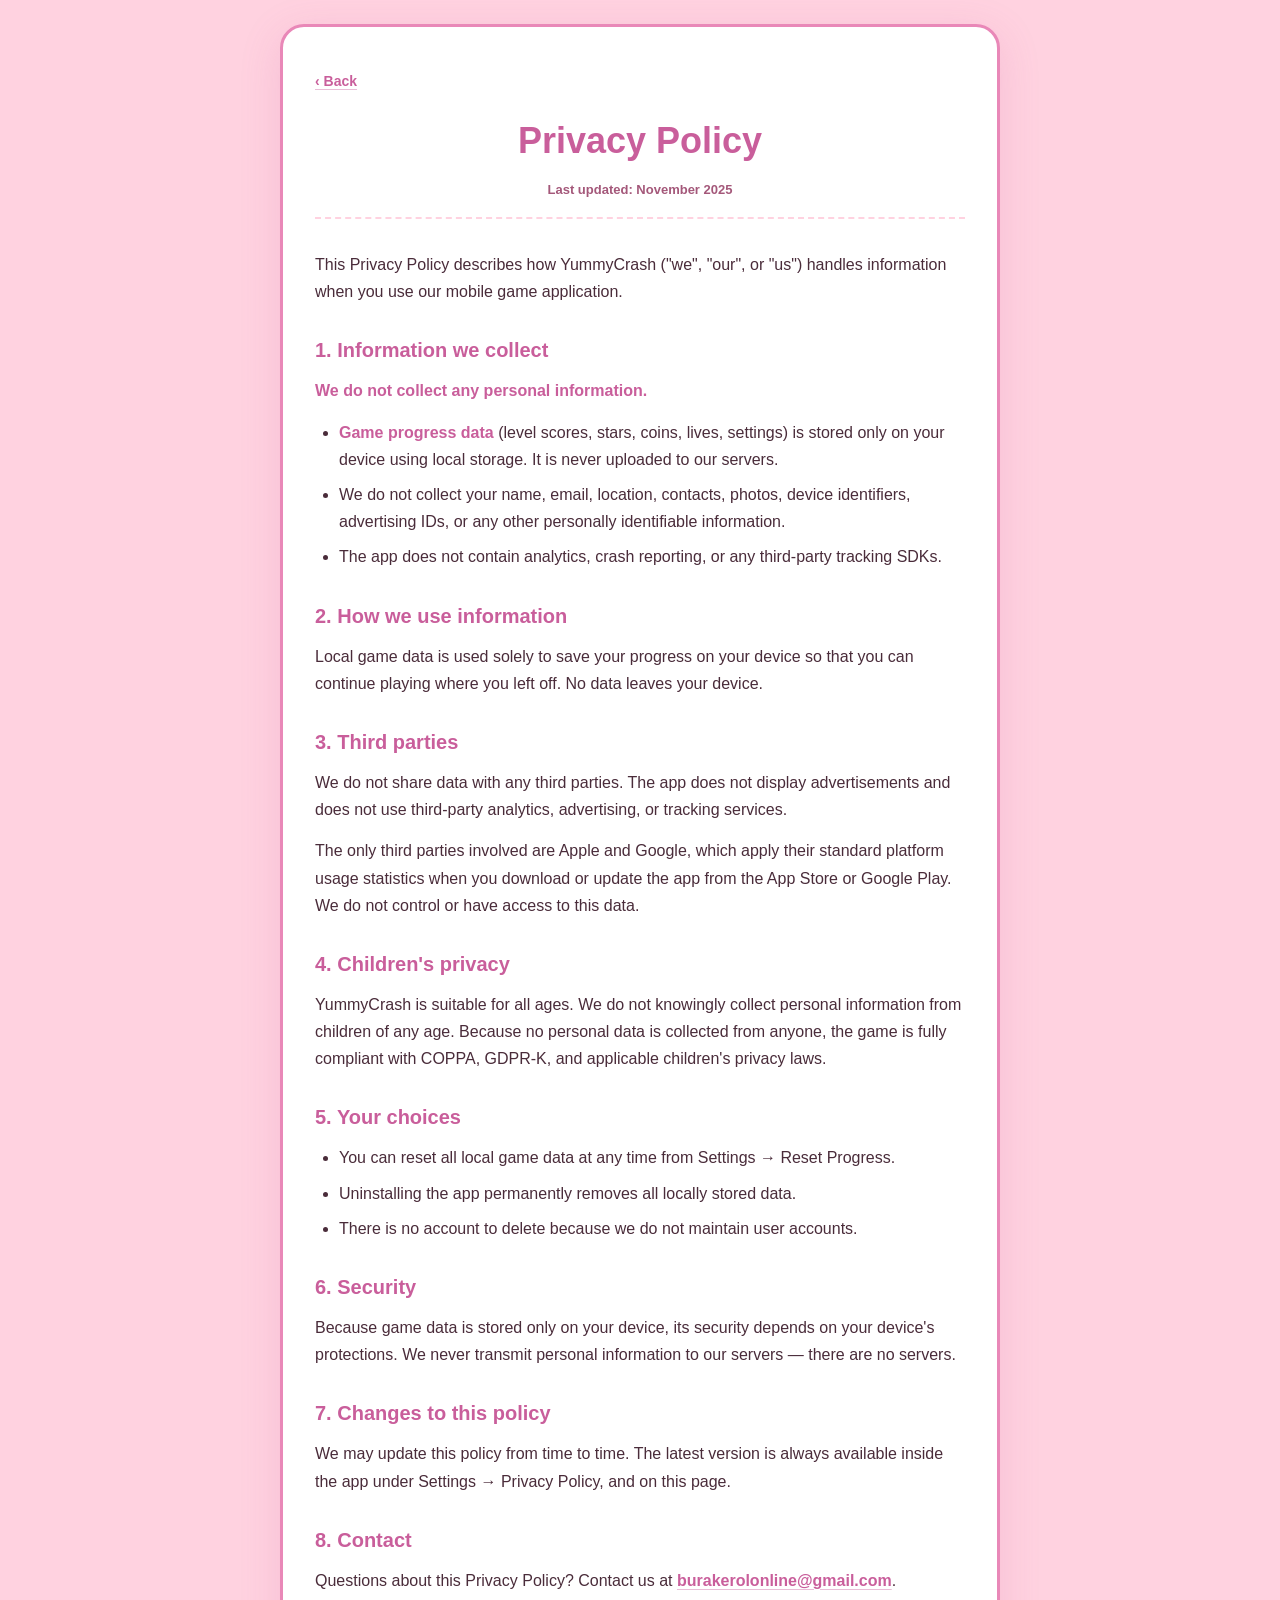
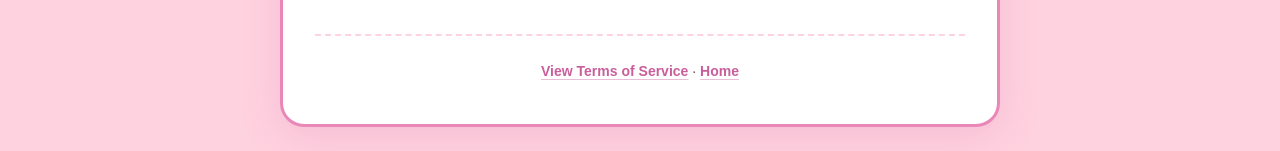
==== privacy.html @ d55a2172 "Add files via upload" ====
<!DOCTYPE html>
<html lang="en">
<head>
  <meta charset="UTF-8" />
  <meta name="viewport" content="width=device-width, initial-scale=1.0" />
  <title>Privacy Policy — YummyCrash</title>
  <meta name="description" content="Privacy Policy for the YummyCrash mobile game. We do not collect any personal data." />
  <link rel="stylesheet" href="style.css" />
</head>
<body>
  <main class="container legal">
    <a class="back" href="index.html">‹ Back</a>
    <h1>Privacy Policy</h1>
    <p class="updated">Last updated: November 2025</p>

    <p>
      This Privacy Policy describes how YummyCrash ("we", "our", or "us") handles
      information when you use our mobile game application.
    </p>

    <h2>1. Information we collect</h2>
    <p><strong>We do not collect any personal information.</strong></p>
    <ul>
      <li><strong>Game progress data</strong> (level scores, stars, coins, lives, settings) is stored only on your device using local storage. It is never uploaded to our servers.</li>
      <li>We do not collect your name, email, location, contacts, photos, device identifiers, advertising IDs, or any other personally identifiable information.</li>
      <li>The app does not contain analytics, crash reporting, or any third-party tracking SDKs.</li>
    </ul>

    <h2>2. How we use information</h2>
    <p>
      Local game data is used solely to save your progress on your device so that you
      can continue playing where you left off. No data leaves your device.
    </p>

    <h2>3. Third parties</h2>
    <p>
      We do not share data with any third parties. The app does not display
      advertisements and does not use third-party analytics, advertising, or
      tracking services.
    </p>
    <p>
      The only third parties involved are Apple and Google, which apply their
      standard platform usage statistics when you download or update the app from
      the App Store or Google Play. We do not control or have access to this data.
    </p>

    <h2>4. Children's privacy</h2>
    <p>
      YummyCrash is suitable for all ages. We do not knowingly collect personal
      information from children of any age. Because no personal data is collected
      from anyone, the game is fully compliant with COPPA, GDPR-K, and applicable
      children's privacy laws.
    </p>

    <h2>5. Your choices</h2>
    <ul>
      <li>You can reset all local game data at any time from Settings → Reset Progress.</li>
      <li>Uninstalling the app permanently removes all locally stored data.</li>
      <li>There is no account to delete because we do not maintain user accounts.</li>
    </ul>

    <h2>6. Security</h2>
    <p>
      Because game data is stored only on your device, its security depends on your
      device's protections. We never transmit personal information to our servers —
      there are no servers.
    </p>

    <h2>7. Changes to this policy</h2>
    <p>
      We may update this policy from time to time. The latest version is always
      available inside the app under Settings → Privacy Policy, and on this page.
    </p>

    <h2>8. Contact</h2>
    <p>
      Questions about this Privacy Policy? Contact us at
      <a href="mailto:burakerolonline@gmail.com">burakerolonline@gmail.com</a>.
    </p>

    <footer>
      <a href="terms.html">View Terms of Service</a> · <a href="index.html">Home</a>
    </footer>
  </main>
</body>
</html>
---- style.css ----
/* YummyCrash legal pages — candy-themed minimal style */

* {
  box-sizing: border-box;
  margin: 0;
  padding: 0;
}

html {
  scroll-behavior: smooth;
}

body {
  font-family: -apple-system, BlinkMacSystemFont, "Segoe UI", Roboto, "Helvetica Neue", Arial, sans-serif;
  background: #ffd2e0;
  color: #4a2c3a;
  line-height: 1.7;
  min-height: 100vh;
  padding: 24px 16px;
}

.container {
  max-width: 720px;
  margin: 0 auto;
  background: #ffffff;
  border-radius: 24px;
  padding: 40px 32px;
  box-shadow: 0 10px 40px rgba(201, 94, 155, 0.18);
  border: 3px solid #e988b8;
}

/* Home page hero */
.hero {
  text-align: center;
  margin-bottom: 32px;
  padding-bottom: 24px;
  border-bottom: 2px dashed #ffd2e0;
}

.hero h1 {
  font-size: 48px;
  font-weight: 900;
  color: #c95e9b;
  letter-spacing: 1px;
  margin-bottom: 6px;
}

.hero .tagline {
  color: #a4587a;
  font-size: 16px;
  font-weight: 600;
  letter-spacing: 2px;
  text-transform: uppercase;
}

/* Home page cards */
.cards {
  display: grid;
  grid-template-columns: 1fr;
  gap: 16px;
  margin-bottom: 32px;
}

@media (min-width: 600px) {
  .cards {
    grid-template-columns: 1fr 1fr;
  }
}

.card {
  display: block;
  background: linear-gradient(135deg, #ffe9f1 0%, #ffd2e0 100%);
  border: 2px solid #e988b8;
  border-radius: 16px;
  padding: 24px;
  text-decoration: none;
  color: inherit;
  transition: transform 0.15s ease, box-shadow 0.15s ease;
}

.card:hover {
  transform: translateY(-3px);
  box-shadow: 0 6px 20px rgba(201, 94, 155, 0.25);
}

.card h2 {
  color: #c95e9b;
  font-size: 22px;
  font-weight: 900;
  margin-bottom: 8px;
}

.card p {
  color: #6b4456;
  font-size: 14px;
}

/* Legal pages */
.legal h1 {
  font-size: 36px;
  font-weight: 900;
  color: #c95e9b;
  margin-bottom: 8px;
  text-align: center;
}

.legal .updated {
  text-align: center;
  color: #a4587a;
  font-size: 13px;
  font-weight: 600;
  margin-bottom: 32px;
  padding-bottom: 16px;
  border-bottom: 2px dashed #ffd2e0;
}

.legal h2 {
  color: #c95e9b;
  font-size: 20px;
  font-weight: 900;
  margin-top: 28px;
  margin-bottom: 10px;
}

.legal p {
  margin-bottom: 14px;
  color: #4a2c3a;
}

.legal strong {
  color: #c95e9b;
  font-weight: 800;
}

.legal ul {
  margin-bottom: 14px;
  padding-left: 24px;
}

.legal li {
  margin-bottom: 8px;
}

.legal a {
  color: #c95e9b;
  font-weight: 600;
  text-decoration: underline;
  text-decoration-color: rgba(201, 94, 155, 0.4);
  text-underline-offset: 3px;
}

.legal a:hover {
  text-decoration-color: #c95e9b;
}

.back {
  display: inline-block;
  margin-bottom: 16px;
  color: #c95e9b;
  text-decoration: none;
  font-weight: 700;
  font-size: 14px;
}

.back:hover {
  text-decoration: underline;
}

footer {
  margin-top: 40px;
  padding-top: 24px;
  border-top: 2px dashed #ffd2e0;
  text-align: center;
  font-size: 14px;
  color: #6b4456;
}

footer a {
  color: #c95e9b;
  text-decoration: none;
  font-weight: 600;
}

footer a:hover {
  text-decoration: underline;
}

@media (max-width: 480px) {
  body {
    padding: 12px 8px;
  }
  .container {
    padding: 28px 20px;
    border-radius: 18px;
  }
  .hero h1 {
    font-size: 36px;
  }
  .legal h1 {
    font-size: 28px;
  }
}
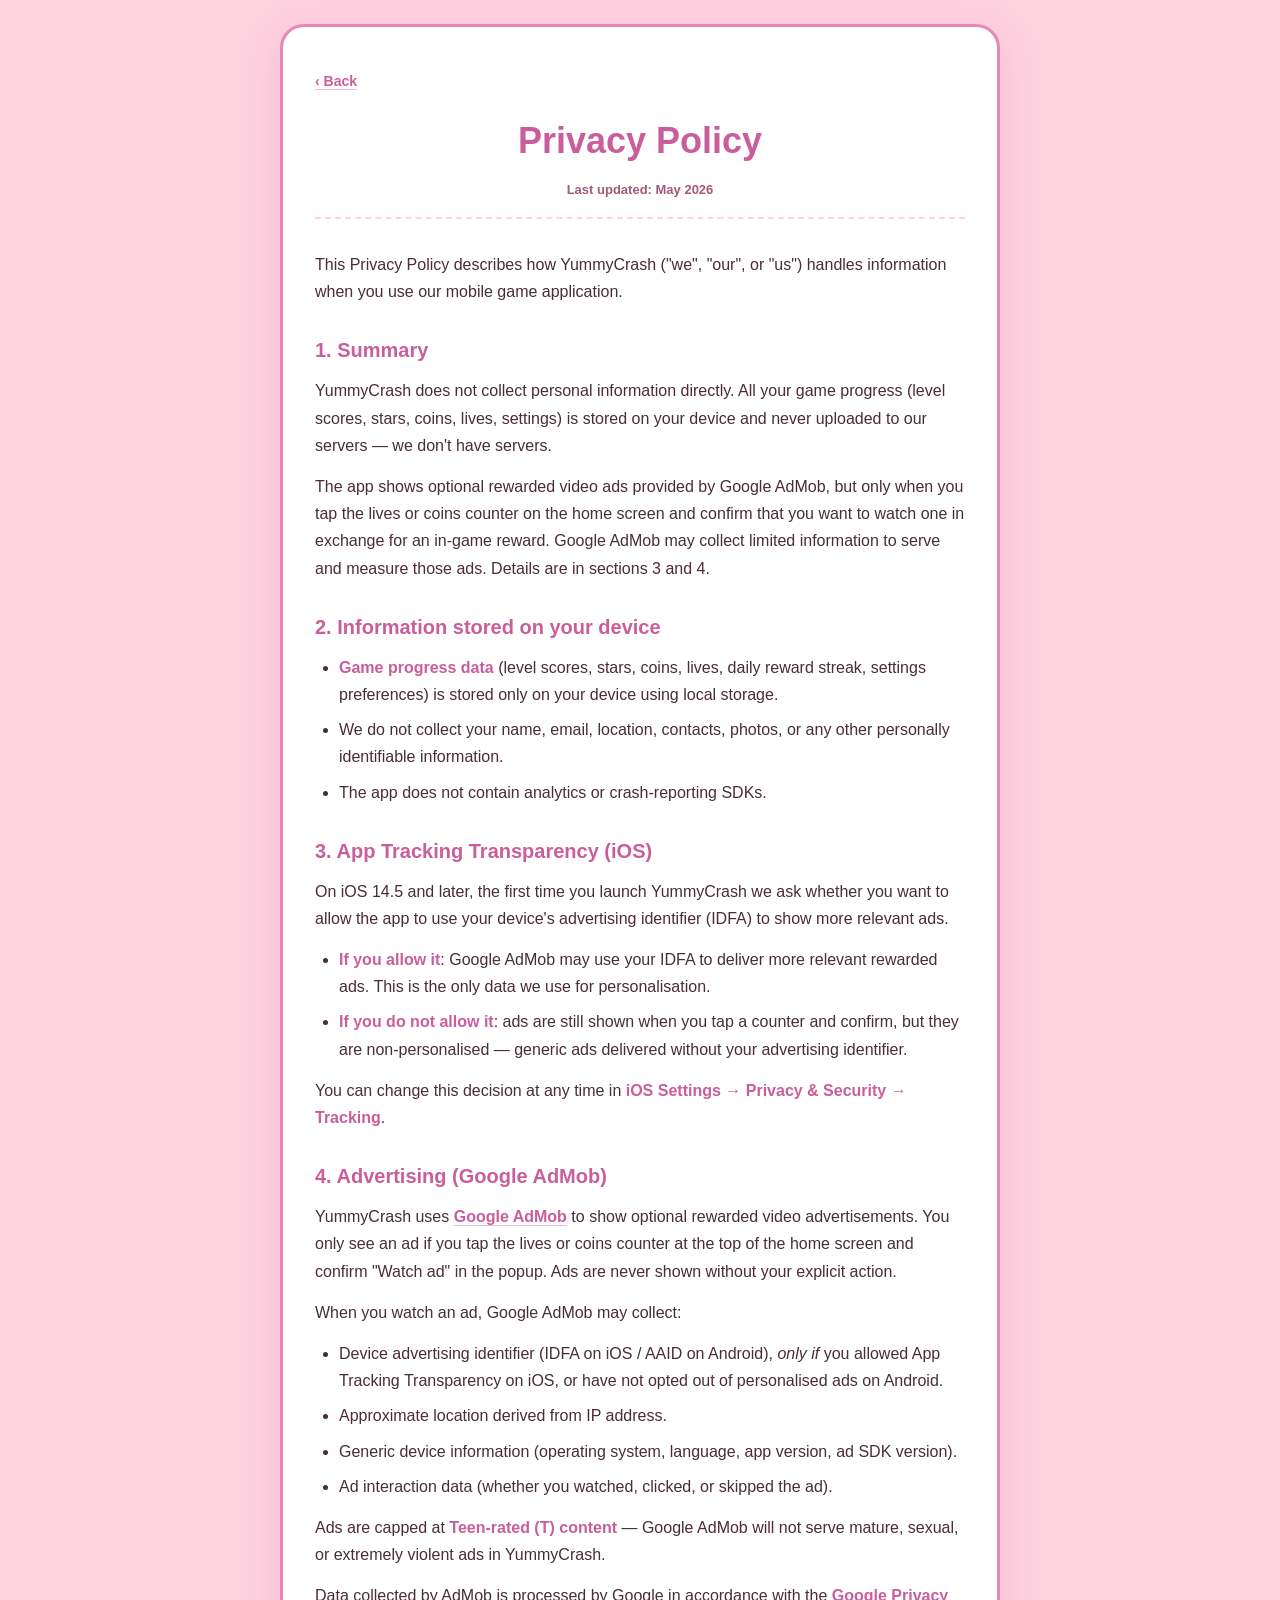
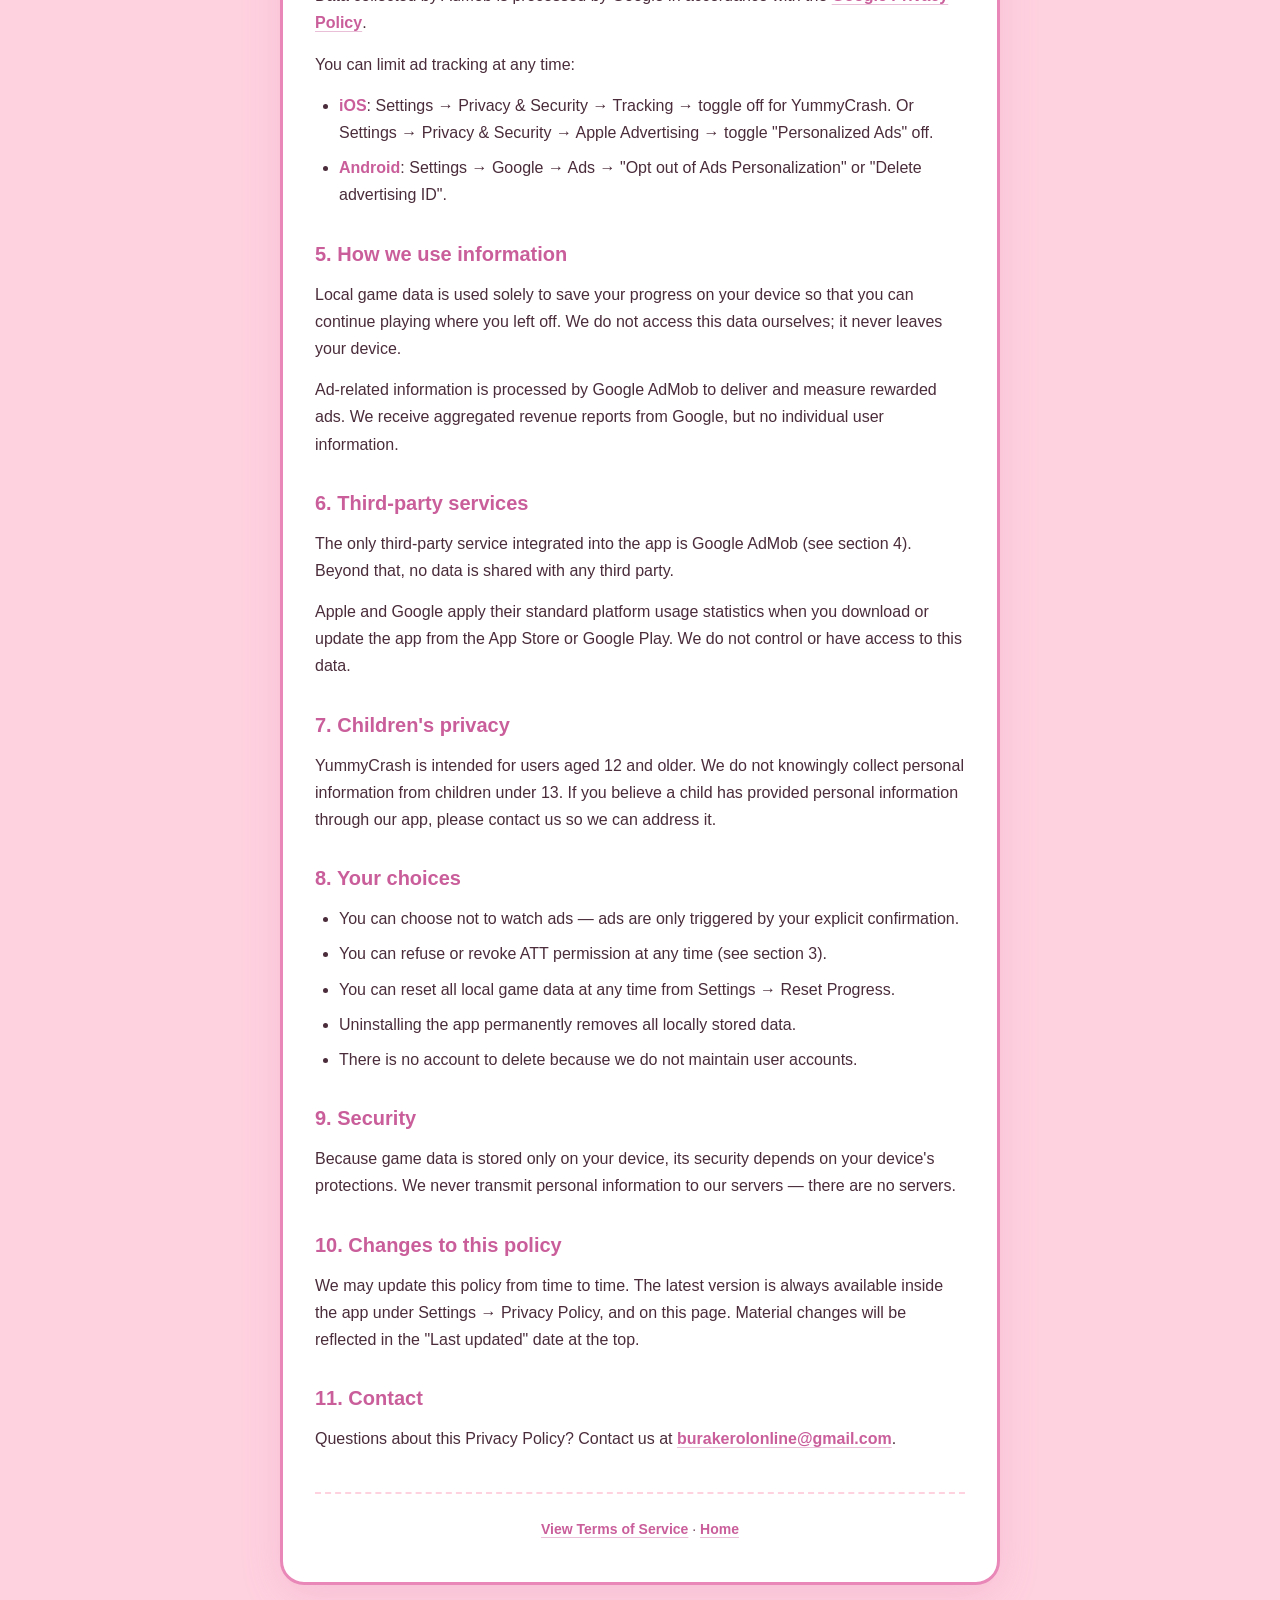
==== commit 736036e6: "Update privacy.html" ====
--- a/privacy.html
+++ b/privacy.html
@@ -4,75 +4,140 @@
   <meta charset="UTF-8" />
   <meta name="viewport" content="width=device-width, initial-scale=1.0" />
   <title>Privacy Policy — YummyCrash</title>
-  <meta name="description" content="Privacy Policy for the YummyCrash mobile game. We do not collect any personal data." />
+  <meta name="description" content="Privacy Policy for the YummyCrash mobile game." />
   <link rel="stylesheet" href="style.css" />
 </head>
 <body>
   <main class="container legal">
     <a class="back" href="index.html">‹ Back</a>
     <h1>Privacy Policy</h1>
-    <p class="updated">Last updated: November 2025</p>
+    <p class="updated">Last updated: May 2026</p>
 
     <p>
       This Privacy Policy describes how YummyCrash ("we", "our", or "us") handles
       information when you use our mobile game application.
     </p>
 
-    <h2>1. Information we collect</h2>
-    <p><strong>We do not collect any personal information.</strong></p>
+    <h2>1. Summary</h2>
+    <p>
+      YummyCrash does not collect personal information directly. All your game
+      progress (level scores, stars, coins, lives, settings) is stored on your
+      device and never uploaded to our servers — we don't have servers.
+    </p>
+    <p>
+      The app shows optional rewarded video ads provided by Google AdMob, but
+      only when you tap the lives or coins counter on the home screen and
+      confirm that you want to watch one in exchange for an in-game reward.
+      Google AdMob may collect limited information to serve and measure those
+      ads. Details are in sections 3 and 4.
+    </p>
+
+    <h2>2. Information stored on your device</h2>
     <ul>
-      <li><strong>Game progress data</strong> (level scores, stars, coins, lives, settings) is stored only on your device using local storage. It is never uploaded to our servers.</li>
-      <li>We do not collect your name, email, location, contacts, photos, device identifiers, advertising IDs, or any other personally identifiable information.</li>
-      <li>The app does not contain analytics, crash reporting, or any third-party tracking SDKs.</li>
+      <li><strong>Game progress data</strong> (level scores, stars, coins, lives, daily reward streak, settings preferences) is stored only on your device using local storage.</li>
+      <li>We do not collect your name, email, location, contacts, photos, or any other personally identifiable information.</li>
+      <li>The app does not contain analytics or crash-reporting SDKs.</li>
     </ul>
 
-    <h2>2. How we use information</h2>
+    <h2>3. App Tracking Transparency (iOS)</h2>
+    <p>
+      On iOS 14.5 and later, the first time you launch YummyCrash we ask
+      whether you want to allow the app to use your device's advertising
+      identifier (IDFA) to show more relevant ads.
+    </p>
+    <ul>
+      <li><strong>If you allow it</strong>: Google AdMob may use your IDFA to deliver more relevant rewarded ads. This is the only data we use for personalisation.</li>
+      <li><strong>If you do not allow it</strong>: ads are still shown when you tap a counter and confirm, but they are non-personalised — generic ads delivered without your advertising identifier.</li>
+    </ul>
+    <p>
+      You can change this decision at any time in
+      <strong>iOS Settings → Privacy &amp; Security → Tracking</strong>.
+    </p>
+
+    <h2>4. Advertising (Google AdMob)</h2>
+    <p>
+      YummyCrash uses <a href="https://admob.google.com/" target="_blank" rel="noopener">Google AdMob</a> to show optional rewarded video advertisements. You only see an ad if you tap the lives or coins counter at the top of the home screen and confirm "Watch ad" in the popup. Ads are never shown without your explicit action.
+    </p>
+    <p>
+      When you watch an ad, Google AdMob may collect:
+    </p>
+    <ul>
+      <li>Device advertising identifier (IDFA on iOS / AAID on Android), <em>only if</em> you allowed App Tracking Transparency on iOS, or have not opted out of personalised ads on Android.</li>
+      <li>Approximate location derived from IP address.</li>
+      <li>Generic device information (operating system, language, app version, ad SDK version).</li>
+      <li>Ad interaction data (whether you watched, clicked, or skipped the ad).</li>
+    </ul>
+    <p>
+      Ads are capped at <strong>Teen-rated (T) content</strong> — Google AdMob
+      will not serve mature, sexual, or extremely violent ads in YummyCrash.
+    </p>
+    <p>
+      Data collected by AdMob is processed by Google in accordance with the
+      <a href="https://policies.google.com/privacy" target="_blank" rel="noopener">Google Privacy Policy</a>.
+    </p>
+    <p>
+      You can limit ad tracking at any time:
+    </p>
+    <ul>
+      <li><strong>iOS</strong>: Settings → Privacy &amp; Security → Tracking → toggle off for YummyCrash. Or Settings → Privacy &amp; Security → Apple Advertising → toggle "Personalized Ads" off.</li>
+      <li><strong>Android</strong>: Settings → Google → Ads → "Opt out of Ads Personalization" or "Delete advertising ID".</li>
+    </ul>
+
+    <h2>5. How we use information</h2>
     <p>
       Local game data is used solely to save your progress on your device so that you
-      can continue playing where you left off. No data leaves your device.
+      can continue playing where you left off. We do not access this data ourselves;
+      it never leaves your device.
+    </p>
+    <p>
+      Ad-related information is processed by Google AdMob to deliver and measure
+      rewarded ads. We receive aggregated revenue reports from Google, but no
+      individual user information.
     </p>
 
-    <h2>3. Third parties</h2>
+    <h2>6. Third-party services</h2>
     <p>
-      We do not share data with any third parties. The app does not display
-      advertisements and does not use third-party analytics, advertising, or
-      tracking services.
+      The only third-party service integrated into the app is Google AdMob (see
+      section 4). Beyond that, no data is shared with any third party.
     </p>
     <p>
-      The only third parties involved are Apple and Google, which apply their
-      standard platform usage statistics when you download or update the app from
-      the App Store or Google Play. We do not control or have access to this data.
+      Apple and Google apply their standard platform usage statistics when you
+      download or update the app from the App Store or Google Play. We do not
+      control or have access to this data.
     </p>
 
-    <h2>4. Children's privacy</h2>
+    <h2>7. Children's privacy</h2>
     <p>
-      YummyCrash is suitable for all ages. We do not knowingly collect personal
-      information from children of any age. Because no personal data is collected
-      from anyone, the game is fully compliant with COPPA, GDPR-K, and applicable
-      children's privacy laws.
+      YummyCrash is intended for users aged 12 and older. We do not knowingly
+      collect personal information from children under 13. If you believe a
+      child has provided personal information through our app, please contact
+      us so we can address it.
     </p>
 
-    <h2>5. Your choices</h2>
+    <h2>8. Your choices</h2>
     <ul>
+      <li>You can choose not to watch ads — ads are only triggered by your explicit confirmation.</li>
+      <li>You can refuse or revoke ATT permission at any time (see section 3).</li>
       <li>You can reset all local game data at any time from Settings → Reset Progress.</li>
       <li>Uninstalling the app permanently removes all locally stored data.</li>
       <li>There is no account to delete because we do not maintain user accounts.</li>
     </ul>
 
-    <h2>6. Security</h2>
+    <h2>9. Security</h2>
     <p>
       Because game data is stored only on your device, its security depends on your
       device's protections. We never transmit personal information to our servers —
       there are no servers.
     </p>
 
-    <h2>7. Changes to this policy</h2>
+    <h2>10. Changes to this policy</h2>
     <p>
       We may update this policy from time to time. The latest version is always
       available inside the app under Settings → Privacy Policy, and on this page.
+      Material changes will be reflected in the "Last updated" date at the top.
     </p>
 
-    <h2>8. Contact</h2>
+    <h2>11. Contact</h2>
     <p>
       Questions about this Privacy Policy? Contact us at
       <a href="mailto:burakerolonline@gmail.com">burakerolonline@gmail.com</a>.
